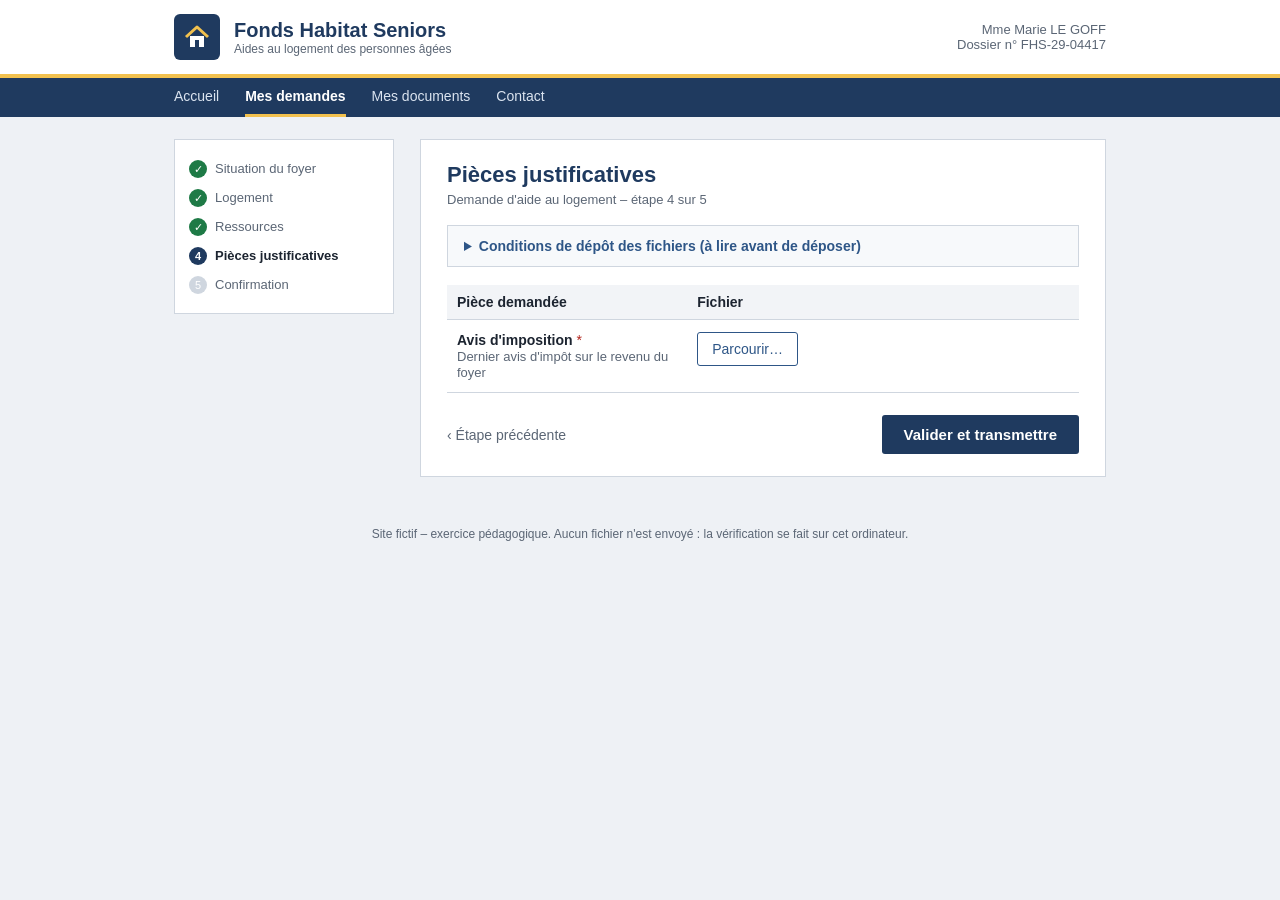
==== depot-justificatifs/ordinateur.html @ ace06927 "Ajoute les simulateurs de dépôt de justificatifs (1ère SAPAT) Séance « Un justificatif qui passe » d" ====
<!DOCTYPE html>
<html lang="fr">
<head>
<meta charset="utf-8">
<meta name="viewport" content="width=device-width, initial-scale=1">
<meta name="robots" content="noindex, nofollow">
<title>Fonds Habitat Seniors – Dépôt de pièces</title>
<style>
  :root { --marine: #1f3a5f; --marine-clair: #2e5687; --fond: #eef1f5; --encre: #1c2430; --gris: #5b6675;
          --ligne: #cfd6df; --ok: #1e7a46; --ko: #b3261e; --jaune: #f2c14e; }
  * { box-sizing: border-box; }
  body { margin: 0; font-family: "Segoe UI", Tahoma, Arial, sans-serif; background: var(--fond); color: var(--encre); font-size: 15px; }
  .haut { background: #fff; border-bottom: 4px solid var(--jaune); }
  .haut .in { max-width: 980px; margin: 0 auto; padding: 14px 24px; display: flex; align-items: center; gap: 14px; }
  .logo { width: 46px; height: 46px; background: var(--marine); border-radius: 6px; display: flex; align-items: center; justify-content: center; }
  .marque { font-size: 20px; font-weight: 700; color: var(--marine); }
  .sous { font-size: 12px; color: var(--gris); }
  .compte { margin-left: auto; font-size: 13px; color: var(--gris); text-align: right; }
  nav { background: var(--marine); }
  nav .in { max-width: 980px; margin: 0 auto; padding: 0 24px; display: flex; gap: 26px; font-size: 14px; }
  nav span { color: #dbe4f0; padding: 10px 0; }
  nav span.actif { color: #fff; border-bottom: 3px solid var(--jaune); font-weight: 600; }
  .page { max-width: 980px; margin: 0 auto; padding: 22px 24px 40px; display: grid; grid-template-columns: 220px 1fr; gap: 26px; }
  .etapes { background: #fff; border: 1px solid var(--ligne); padding: 14px; font-size: 13px; align-self: start; }
  .etapes div { padding: 7px 0 7px 26px; position: relative; color: var(--gris); }
  .etapes div::before { content: attr(data-n); position: absolute; left: 0; top: 6px; width: 18px; height: 18px; border-radius: 50%;
                        background: var(--ligne); color: #fff; font-size: 11px; text-align: center; line-height: 18px; }
  .etapes .fait::before { background: var(--ok); content: "✓"; }
  .etapes .cours { color: var(--encre); font-weight: 600; }
  .etapes .cours::before { background: var(--marine); }
  .carte { background: #fff; border: 1px solid var(--ligne); padding: 22px 26px; }
  h1 { font-size: 22px; margin: 0 0 4px; color: var(--marine); }
  .ref { font-size: 13px; color: var(--gris); margin-bottom: 18px; }
  .regles { border: 1px solid var(--ligne); background: #f7f9fb; padding: 12px 16px; font-size: 14px; margin-bottom: 18px; }
  .regles summary { cursor: pointer; font-weight: 600; color: var(--marine-clair); }
  .regles ul { margin: 10px 0 2px; padding-left: 20px; line-height: 1.6; }
  code { background: #e6ebf1; padding: 1px 5px; border-radius: 3px; font-size: 14px; }
  table { width: 100%; border-collapse: collapse; font-size: 14px; }
  th { text-align: left; background: #f2f4f7; padding: 9px 10px; border-bottom: 1px solid var(--ligne); font-weight: 600; }
  td { padding: 12px 10px; border-bottom: 1px solid var(--ligne); vertical-align: top; }
  .btn { display: inline-block; padding: 8px 14px; border: 1px solid var(--marine-clair); color: var(--marine-clair); background: #fff;
         font-size: 14px; cursor: pointer; border-radius: 3px; }
  .btn input { display: none; }
  .msg { margin-top: 8px; font-size: 13.5px; display: none; padding: 7px 9px; border-left: 3px solid; }
  .msg.ko { display: block; color: var(--ko); background: #fdf0ef; border-color: var(--ko); }
  .msg.ok { display: block; color: var(--ok); background: #eaf5ee; border-color: var(--ok); }
  .msg .fic { color: var(--encre); font-family: Consolas, monospace; font-size: 13px; word-break: break-all; }
  .actions { margin-top: 22px; display: flex; justify-content: space-between; align-items: center; }
  .principal { background: var(--marine); color: #fff; border: 0; padding: 11px 22px; font-size: 15px; font-weight: 600; cursor: pointer; border-radius: 3px; }
  .principal:hover { background: var(--marine-clair); }
  .secondaire { color: var(--gris); font-size: 14px; }
  .erreur-globale { color: var(--ko); margin-top: 12px; display: none; font-size: 14px; }
  .succes { display: none; }
  .succes .titre { display: flex; align-items: center; gap: 12px; color: var(--ok); }
  .succes .titre h1 { color: var(--ok); }
  .recap { margin: 16px 0; border: 1px solid var(--ligne); padding: 12px 16px; background: #f7f9fb; font-size: 14px; line-height: 1.7; }
  .recap a { color: var(--marine-clair); font-weight: 600; }
  .lien-bas { background: none; border: 0; color: var(--marine-clair); text-decoration: underline; cursor: pointer; font-size: 14px; padding: 0; }
  footer { text-align: center; font-size: 12px; color: var(--gris); padding: 10px 20px 30px; }
  .mobile { display: none; max-width: 520px; margin: 40px auto; background: #fff; border: 1px solid var(--ligne); padding: 26px; text-align: center; }
  .mobile h1 { font-size: 19px; }
  body.sur-mobile .page { display: none; }
  body.sur-mobile .mobile { display: block; }
</style>
</head>
<body>
<div class="haut"><div class="in">
  <div class="logo"><svg width="30" height="30" viewBox="0 0 30 30" aria-hidden="true"><path d="M4 15 15 5l11 10" stroke="#f2c14e" stroke-width="3" fill="none" stroke-linejoin="round"/><rect x="8" y="14" width="14" height="11" fill="#fff"/><rect x="13" y="18" width="4" height="7" fill="#1f3a5f"/></svg></div>
  <div><div class="marque">Fonds Habitat Seniors</div><div class="sous">Aides au logement des personnes âgées</div></div>
  <div class="compte">Mme Marie LE GOFF<br>Dossier n° FHS-29-04417</div>
</div></div>
<nav><div class="in"><span>Accueil</span><span class="actif">Mes demandes</span><span>Mes documents</span><span>Contact</span></div></nav>

<div class="mobile">
  <h1>Cette démarche n'est disponible que sur ordinateur.</h1>
  <p>Merci de vous connecter depuis un ordinateur pour déposer vos pièces justificatives.</p>
</div>

<div class="page">
  <div class="etapes">
    <div class="fait" data-n="1">Situation du foyer</div>
    <div class="fait" data-n="2">Logement</div>
    <div class="fait" data-n="3">Ressources</div>
    <div class="cours" data-n="4">Pièces justificatives</div>
    <div data-n="5">Confirmation</div>
  </div>

  <div>
    <div class="carte" id="formulaire">
      <h1>Pièces justificatives</h1>
      <div class="ref">Demande d'aide au logement – étape 4 sur 5</div>

      <details class="regles" id="regles">
        <summary>Conditions de dépôt des fichiers (à lire avant de déposer)</summary>
        <ul>
          <li>Format accepté : <strong>PDF uniquement</strong>.</li>
          <li>Taille maximale : <strong>2 Mo</strong>.</li>
          <li>Le document doit comporter <strong>toutes ses pages</strong> dans un seul fichier.</li>
          <li>Le fichier doit être nommé ainsi : <code>NOM_avis-imposition.pdf</code><br>
              nom de famille en MAJUSCULES, sans espace ni accent. Exemple : <code>DUPONT_avis-imposition.pdf</code></li>
        </ul>
      </details>

      <table>
        <thead><tr><th style="width:38%">Pièce demandée</th><th>Fichier</th></tr></thead>
        <tbody>
          <tr>
            <td><strong>Avis d'imposition</strong> <span style="color:var(--ko)">*</span><br><span style="color:var(--gris);font-size:13px">Dernier avis d'impôt sur le revenu du foyer</span></td>
            <td>
              <label class="btn"><input type="file" id="fichier">Parcourir…</label>
              <div class="msg" id="msg"></div>
            </td>
          </tr>
        </tbody>
      </table>

      <div class="actions">
        <span class="secondaire">‹ Étape précédente</span>
        <button class="principal" id="valider">Valider et transmettre</button>
      </div>
      <div class="erreur-globale" id="erreurGlobale">Veuillez déposer un fichier conforme avant de valider.</div>
    </div>

    <div class="carte succes" id="succes">
      <div class="titre">
        <svg width="42" height="42" viewBox="0 0 24 24"><circle cx="12" cy="12" r="11" fill="#1e7a46"/><path d="M6.5 12.5l3.5 3.5 7.5-8" stroke="#fff" stroke-width="2.4" fill="none" stroke-linecap="round" stroke-linejoin="round"/></svg>
        <h1>Pièce transmise</h1>
      </div>
      <p>Votre avis d'imposition a bien été ajouté au dossier n° FHS-29-04417 le <span id="date"></span>.</p>
      <div class="recap" id="recap"></div>
      <p style="font-size:14px">Votre dossier est complet. Il sera étudié par nos services.</p>
      <button class="lien-bas" id="recommencer">Recommencer l'exercice</button>
    </div>
  </div>
</div>

<footer>Site fictif – exercice pédagogique. Aucun fichier n'est envoyé : la vérification se fait sur cet ordinateur.</footer>

<script>
/* Noyau commun des simulateurs de dépôt — tout se passe dans le navigateur, rien n'est envoyé. */
const Depot = (() => {
  function latin1(bytes) {
    let s = '';
    const CH = 0x8000;
    for (let i = 0; i < bytes.length; i += CH) {
      s += String.fromCharCode.apply(null, bytes.subarray(i, i + CH));
    }
    return s;
  }

  // Format réel d'après le contenu (pas d'après l'extension)
  function detecterFormat(b) {
    const head = latin1(b.subarray(0, 1024));
    if (head.indexOf('%PDF-') !== -1) return 'pdf';
    if (b[0] === 0xFF && b[1] === 0xD8) return 'jpg';
    if (b[0] === 0x89 && b[1] === 0x50 && b[2] === 0x4E && b[3] === 0x47) return 'png';
    const ftyp = latin1(b.subarray(4, 12));
    if (/^ftyp(heic|heix|hevc|mif1|msf1|heim|heis)/.test(ftyp)) return 'heic';
    if (/^ftyp/.test(ftyp)) return 'video';
    if (b[0] === 0x50 && b[1] === 0x4B) return 'office';
    if (latin1(b.subarray(0, 4)) === 'RIFF') return 'webp';
    return 'inconnu';
  }

  async function inflate(bytes) {
    if (typeof DecompressionStream === 'undefined') return null;
    try {
      const ds = new DecompressionStream('deflate');
      const out = await new Response(new Blob([bytes]).stream().pipeThrough(ds)).arrayBuffer();
      return latin1(new Uint8Array(out));
    } catch (e) { return null; }
  }

  function compterDans(txt) {
    // 1) /Count de l'arbre des pages (le plus grand = la racine)
    let max = 0;
    const re = /\/Type\s*\/Pages(?![A-Za-z])/g;
    let m;
    while ((m = re.exec(txt))) {
      const fen = txt.slice(Math.max(0, m.index - 400), m.index + 400);
      const c = fen.match(/\/Count\s+(\d+)/g);
      if (c) c.forEach(x => { const n = parseInt(x.replace(/\D/g, ''), 10); if (n > max && n < 10000) max = n; });
    }
    if (max > 0) return max;
    // 2) sinon, on compte les objets /Type /Page
    const p = txt.match(/\/Type\s*\/Page(?![A-Za-z])/g);
    return p ? p.length : 0;
  }

  // Nombre de pages d'un PDF, ou null si indéterminable
  async function compterPages(b) {
    const txt = latin1(b);
    let n = compterDans(txt);
    if (n > 0) return n;
    // PDF à flux d'objets compressés : on décompresse les /ObjStm
    const re = /\/Type\s*\/ObjStm/g;
    let m, total = '';
    while ((m = re.exec(txt))) {
      const s = txt.indexOf('stream', m.index);
      if (s < 0) continue;
      let start = s + 6;
      if (txt[start] === '\r') start++;
      if (txt[start] === '\n') start++;
      const e = txt.indexOf('endstream', start);
      if (e < 0) continue;
      const dec = await inflate(b.subarray(start, e));
      if (dec) total += dec + '\n';
    }
    n = compterDans(total);
    return n > 0 ? n : null;
  }

  async function analyser(file) {
    const b = new Uint8Array(await file.arrayBuffer());
    const format = detecterFormat(b);
    const info = { nom: file.name, taille: file.size, format, pages: null, chiffre: false };
    if (format === 'pdf') {
      const head = latin1(b.subarray(0, Math.min(b.length, 200000)));
      info.chiffre = /\/Encrypt\s/.test(latin1(b));
      info.pages = await compterPages(b);
      if (!/%%EOF/.test(latin1(b.subarray(Math.max(0, b.length - 2048))))) info.tronque = true;
    }
    return info;
  }

  function mo(octets) {
    const v = octets / (1024 * 1024);
    if (v < 0.1) return Math.max(1, Math.round(octets / 1024)) + ' Ko';
    return v.toFixed(1).replace('.', ',') + ' Mo';
  }

  function maintenant() {
    const d = new Date();
    const p = n => String(n).padStart(2, '0');
    return `${p(d.getDate())}/${p(d.getMonth() + 1)}/${d.getFullYear()} à ${p(d.getHours())}h${p(d.getMinutes())}`;
  }

  return { analyser, mo, maintenant };
})();

const MAX = 2 * 1024 * 1024;
const ATTENDU = 'LEGOFF_avis-imposition.pdf';
if (/Android|iPhone|iPad|iPod|Mobile/i.test(navigator.userAgent) && !/[?&]mobile=ok/.test(location.search)) {
  document.body.classList.add('sur-mobile');
}

function verifierNom(nom) {
  if (/\.pdf\.pdf$/i.test(nom) || /\.(pdf|jpg|jpeg|png|heic)\.[a-z0-9]{2,4}$/i.test(nom))
    return "Nom de fichier non conforme : extension en double.";
  if (/\s/.test(nom)) return "Nom de fichier non conforme : il contient des espaces.";
  if (/[^\x00-\x7F]/.test(nom)) return "Nom de fichier non conforme : il contient des accents ou des caractères spéciaux.";
  if (nom === ATTENDU) return null;
  if (nom.toLowerCase() === ATTENDU.toLowerCase()) return "Nom de fichier non conforme : le nom de famille doit être en MAJUSCULES.";
  return "Nom de fichier non conforme.";
}

let valide = null;
const input = document.getElementById('fichier');
const msg = document.getElementById('msg');
input.addEventListener('change', async () => {
  const f = input.files[0];
  if (!f) return;
  msg.className = 'msg ok'; msg.textContent = 'Vérification…';
  const info = await Depot.analyser(f);
  let err = null;
  if (info.format !== 'pdf') err = "Format non accepté.";
  else if (info.taille > MAX) err = `Fichier trop volumineux (${Depot.mo(info.taille)}). Taille maximale : 2 Mo.`;
  else if (info.chiffre) err = "Fichier protégé : non accepté.";
  else if (info.tronque) err = "Fichier illisible.";
  else if (info.pages !== null && info.pages < 2) err = "Document incomplet : toutes les pages sont demandées.";
  else err = verifierNom(info.nom);
  const fic = `<div class="fic">${escapeHtml(info.nom)} (${Depot.mo(info.taille)})</div>`;
  if (err) {
    valide = null;
    msg.className = 'msg ko';
    msg.innerHTML = `${err} Consultez les <a href="#" id="voirRegles">conditions de dépôt</a>.${fic}`;
    document.getElementById('voirRegles').onclick = e => { e.preventDefault(); const r = document.getElementById('regles'); r.open = true; r.scrollIntoView({ behavior: 'smooth' }); };
  } else {
    valide = { info, file: f };
    msg.className = 'msg ok';
    msg.innerHTML = `Fichier conforme.${fic}`;
  }
  input.value = '';
  document.getElementById('erreurGlobale').style.display = 'none';
});

function escapeHtml(s) { return s.replace(/[&<>"]/g, c => ({ '&': '&amp;', '<': '&lt;', '>': '&gt;', '"': '&quot;' }[c])); }

document.getElementById('valider').onclick = () => {
  if (!valide) { document.getElementById('erreurGlobale').style.display = 'block'; return; }
  const url = URL.createObjectURL(valide.file);
  const pages = valide.info.pages ? `${valide.info.pages} pages` : 'pages non vérifiées';
  document.getElementById('recap').innerHTML =
    `<strong>Avis d'imposition</strong><br>${escapeHtml(valide.info.nom)} – ${Depot.mo(valide.info.taille)} – ${pages}<br><a href="${url}" target="_blank" rel="noopener">Voir le document</a>`;
  document.getElementById('date').textContent = Depot.maintenant();
  document.getElementById('formulaire').style.display = 'none';
  document.getElementById('succes').style.display = 'block';
};
document.getElementById('recommencer').onclick = () => location.reload();
</script>
</body>
</html>
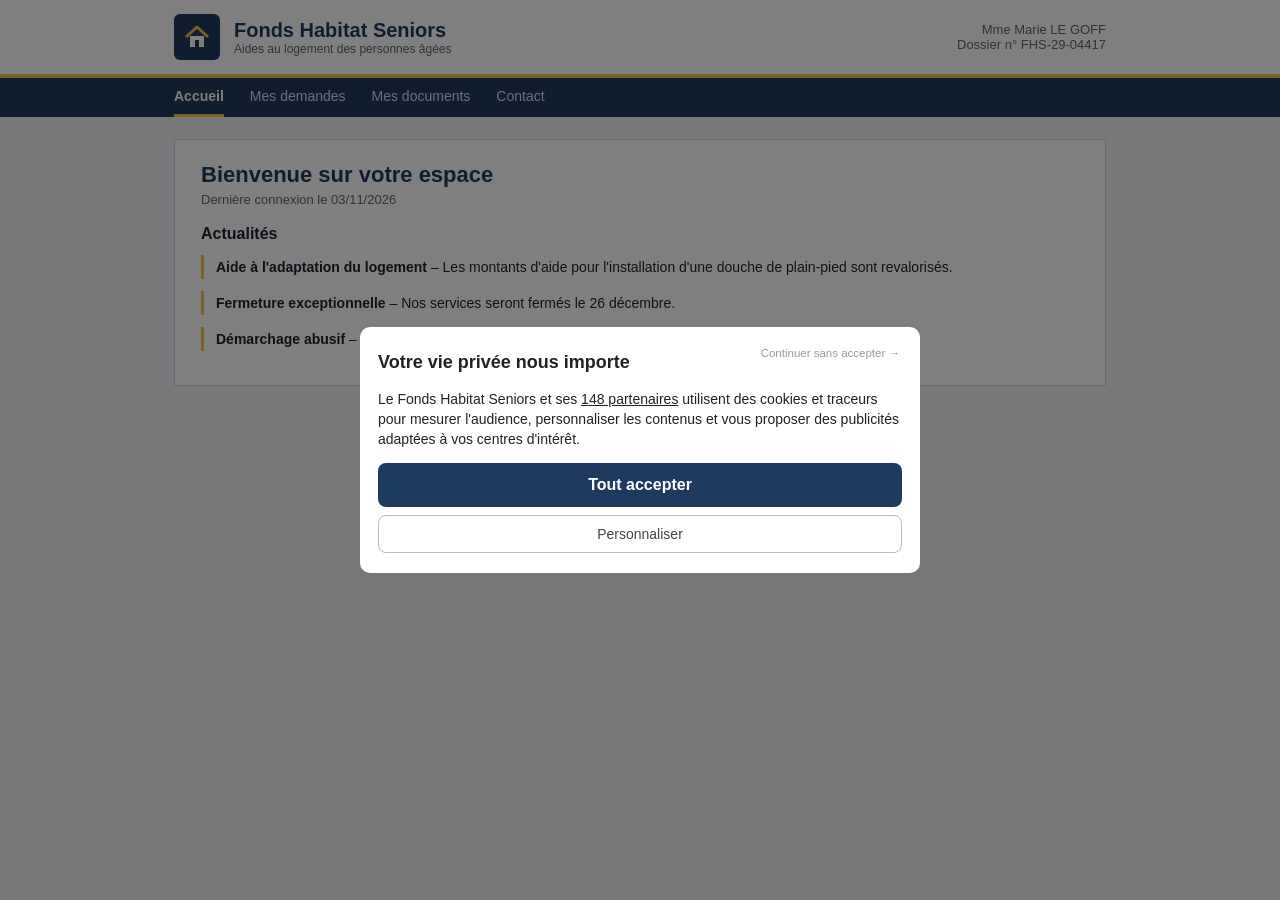
==== commit 45c22f72: "Ajoute des pièges « de terrain » aux deux simulateurs - Bandeau cookies, dépôt enfoui dans l'espace " ====
--- a/depot-justificatifs/ordinateur.html
+++ b/depot-justificatifs/ordinateur.html
@@ -7,7 +7,8 @@
 <title>Fonds Habitat Seniors – Dépôt de pièces</title>
 <style>
   :root { --marine: #1f3a5f; --marine-clair: #2e5687; --fond: #eef1f5; --encre: #1c2430; --gris: #5b6675;
-          --ligne: #cfd6df; --ok: #1e7a46; --ko: #b3261e; --jaune: #f2c14e; }
+          --ligne: #cfd6df; --ok: #1e7a46; --ko: #b3261e; --jaune: #f2c14e;
+          --accent: var(--marine); --accent-fonce: var(--marine); }
   * { box-sizing: border-box; }
   body { margin: 0; font-family: "Segoe UI", Tahoma, Arial, sans-serif; background: var(--fond); color: var(--encre); font-size: 15px; }
   .haut { background: #fff; border-bottom: 4px solid var(--jaune); }
@@ -18,8 +19,18 @@
   .compte { margin-left: auto; font-size: 13px; color: var(--gris); text-align: right; }
   nav { background: var(--marine); }
   nav .in { max-width: 980px; margin: 0 auto; padding: 0 24px; display: flex; gap: 26px; font-size: 14px; }
-  nav span { color: #dbe4f0; padding: 10px 0; }
-  nav span.actif { color: #fff; border-bottom: 3px solid var(--jaune); font-weight: 600; }
+  nav a { color: #dbe4f0; padding: 10px 0; text-decoration: none; border-bottom: 3px solid transparent; }
+  nav a:hover { color: #fff; }
+  nav a.actif { color: #fff; border-bottom-color: var(--jaune); font-weight: 600; }
+  .simple { max-width: 980px; margin: 0 auto; padding: 22px 24px 40px; }
+  .simple .carte { margin-bottom: 16px; }
+  .actu { border-left: 3px solid var(--jaune); padding: 4px 12px; margin: 12px 0; font-size: 14px; }
+  .statut-ko { color: var(--ko); font-weight: 600; }
+  .alerte { background: #fdf0ef; border: 1px solid var(--ko); border-left-width: 5px; color: var(--ko); padding: 10px 14px; margin-bottom: 16px; font-size: 14px; }
+  .alerte a { color: var(--ko); font-weight: 600; }
+  .alerte .fic { color: var(--encre); font-family: Consolas, monospace; font-size: 13px; word-break: break-all; margin-top: 3px; }
+  .certif { display: flex; gap: 10px; align-items: flex-start; font-size: 14px; margin: 16px 0 4px; }
+  .certif input { width: 18px; height: 18px; flex: none; margin-top: 1px; }
   .page { max-width: 980px; margin: 0 auto; padding: 22px 24px 40px; display: grid; grid-template-columns: 220px 1fr; gap: 26px; }
   .etapes { background: #fff; border: 1px solid var(--ligne); padding: 14px; font-size: 13px; align-self: start; }
   .etapes div { padding: 7px 0 7px 26px; position: relative; color: var(--gris); }
@@ -48,9 +59,8 @@
   .actions { margin-top: 22px; display: flex; justify-content: space-between; align-items: center; }
   .principal { background: var(--marine); color: #fff; border: 0; padding: 11px 22px; font-size: 15px; font-weight: 600; cursor: pointer; border-radius: 3px; }
   .principal:hover { background: var(--marine-clair); }
+  .principal.petit { padding: 7px 14px; font-size: 14px; }
   .secondaire { color: var(--gris); font-size: 14px; }
-  .erreur-globale { color: var(--ko); margin-top: 12px; display: none; font-size: 14px; }
-  .succes { display: none; }
   .succes .titre { display: flex; align-items: center; gap: 12px; color: var(--ok); }
   .succes .titre h1 { color: var(--ok); }
   .recap { margin: 16px 0; border: 1px solid var(--ligne); padding: 12px 16px; background: #f7f9fb; font-size: 14px; line-height: 1.7; }
@@ -59,8 +69,37 @@
   footer { text-align: center; font-size: 12px; color: var(--gris); padding: 10px 20px 30px; }
   .mobile { display: none; max-width: 520px; margin: 40px auto; background: #fff; border: 1px solid var(--ligne); padding: 26px; text-align: center; }
   .mobile h1 { font-size: 19px; }
-  body.sur-mobile .page { display: none; }
+  body.sur-mobile .vue { display: none !important; }
   body.sur-mobile .mobile { display: block; }
+  /* Pièges communs (src/pieges.css) – couleurs prises dans --accent et --accent-fonce de chaque site */
+  [hidden] { display: none !important; }
+  .pg-fond { position: fixed; inset: 0; background: rgba(0,0,0,.5); z-index: 50; display: flex; align-items: flex-end; justify-content: center; }
+  .pg-boite { background: #fff; color: #222; width: 100%; max-width: 560px; padding: 18px 18px 20px; border-radius: 14px 14px 0 0;
+              font-size: 14px; line-height: 1.45; position: relative; max-height: 92vh; overflow: auto; }
+  @media (min-width: 700px) { .pg-fond { align-items: center; } .pg-boite { border-radius: 10px; } }
+  .pg-boite h2 { font-size: 18px; margin: 4px 0 8px; }
+  .pg-tout { display: block; width: 100%; padding: 13px; margin-top: 12px; border: 0; border-radius: 8px; background: var(--accent);
+             color: #fff; font-size: 16px; font-weight: 700; cursor: pointer; }
+  .pg-second { display: block; width: 100%; padding: 10px; margin-top: 8px; border: 1px solid #bbb; border-radius: 8px; background: #fff;
+               color: #444; font-size: 14px; cursor: pointer; }
+  .pg-sans { background: none; border: 0; padding: 2px; color: #999; font-size: 11.5px; cursor: pointer; float: right; }
+  .pg-choix label { display: block; padding: 6px 0; border-bottom: 1px solid #eee; }
+  .pg-petit { font-size: 10.5px; color: #999; }
+  .pg-pub { position: relative; margin: 0 0 14px; padding: 12px 12px 12px 14px; border-radius: 8px; cursor: pointer; font-size: 14px;
+            background: linear-gradient(120deg, #fff3c4, #ffd9e8); border: 1px solid #f0c36a; color: #3a2a00; }
+  .pg-mention { position: absolute; top: 3px; right: 6px; font-size: 9.5px; color: #8a7a55; }
+  .pg-pubbtn { display: inline-block; margin-top: 8px; padding: 6px 12px; background: #e8432e; color: #fff; border-radius: 20px; font-weight: 700; font-size: 13px; }
+  .pg-marque { margin-left: 10px; font-size: 12px; font-weight: 700; color: #b0302a; }
+  .pg-fauxhaut { margin: -18px -18px 14px; padding: 12px 18px; background: #e8432e; color: #fff; font-weight: 800; font-size: 18px; border-radius: inherit; }
+  .pg-fauxhaut small { font-weight: 400; font-size: 12px; opacity: .85; }
+  .pg-faux .pg-tout { background: #e8432e; }
+  .pg-stop { color: #b3261e; font-size: 24px !important; }
+  .pg-q { width: 20px; height: 20px; border-radius: 50%; border: 1px solid var(--accent); background: #fff; color: var(--accent-fonce);
+          font-size: 12px; font-weight: 700; line-height: 1; padding: 0; cursor: pointer; vertical-align: 1px; margin-left: 4px; }
+  .pg-rep { display: block; margin: 6px 0 4px; padding: 7px 9px; background: #f4f4f4; border-radius: 6px; font-size: 13px; color: #333; font-weight: 400; }
+  .bilan { font-size: 11.5px; color: #999; margin-top: 14px; }
+  @media (max-width: 699px) { .pg-faux { height: 100%; max-height: 100%; border-radius: 0; } }
+
 </style>
 </head>
 <body>
@@ -69,26 +108,72 @@
   <div><div class="marque">Fonds Habitat Seniors</div><div class="sous">Aides au logement des personnes âgées</div></div>
   <div class="compte">Mme Marie LE GOFF<br>Dossier n° FHS-29-04417</div>
 </div></div>
-<nav><div class="in"><span>Accueil</span><span class="actif">Mes demandes</span><span>Mes documents</span><span>Contact</span></div></nav>
+<nav><div class="in"><a href="#accueil">Accueil</a><a href="#demandes">Mes demandes</a><a href="#documents">Mes documents</a><a href="#contact">Contact</a></div></nav>
 
 <div class="mobile">
   <h1>Cette démarche n'est disponible que sur ordinateur.</h1>
   <p>Merci de vous connecter depuis un ordinateur pour déposer vos pièces justificatives.</p>
 </div>
 
-<div class="page">
-  <div class="etapes">
+<section class="vue simple" id="vue-accueil">
+  <div class="carte">
+    <h1>Bienvenue sur votre espace</h1>
+    <div class="ref">Dernière connexion le 03/11/2026</div>
+    <h2 style="font-size:16px;margin:18px 0 4px">Actualités</h2>
+    <div class="actu"><strong>Aide à l'adaptation du logement</strong> – Les montants d'aide pour l'installation d'une douche de plain-pied sont revalorisés.</div>
+    <div class="actu"><strong>Fermeture exceptionnelle</strong> – Nos services seront fermés le 26 décembre.</div>
+    <div class="actu"><strong>Démarchage abusif</strong> – Le Fonds Habitat Seniors ne mandate aucune entreprise pour des travaux à domicile.</div>
+  </div>
+</section>
+
+<section class="vue simple" id="vue-demandes" hidden>
+  <div class="carte">
+    <h1>Mes demandes</h1>
+    <div class="ref">Suivez l'avancement de vos demandes.</div>
+    <table>
+      <thead><tr><th>Demande</th><th>N° de dossier</th><th>Date</th><th>Statut</th><th></th></tr></thead>
+      <tbody>
+        <tr><td>Aide à l'adaptation du logement</td><td>FHS-29-04417</td><td>03/11/2026</td><td class="statut-ko">Incomplète</td>
+            <td><a class="principal petit" href="#depot" style="text-decoration:none">Reprendre</a></td></tr>
+        <tr><td>Aide au chauffage 2025</td><td>FHS-29-02871</td><td>14/10/2025</td><td>Clôturée</td><td></td></tr>
+      </tbody>
+    </table>
+  </div>
+</section>
+
+<section class="vue simple" id="vue-documents" hidden>
+  <div class="carte">
+    <h1>Mes documents</h1>
+    <p>Aucun document disponible.</p>
+    <p style="color:var(--gris);font-size:14px">Les pièces justificatives se déposent depuis la demande concernée.</p>
+  </div>
+</section>
+
+<section class="vue simple" id="vue-contact" hidden>
+  <div class="carte">
+    <h1>Contact</h1>
+    <p>Pour toute question sur votre dossier, munissez-vous de votre numéro de dossier et contactez votre conseiller,
+    du lundi au vendredi de 9 h à 12 h.</p>
+  </div>
+</section>
+
+<section class="vue page" id="vue-depot" hidden>
+  <div>
+  <div class="etapes" id="etapes">
     <div class="fait" data-n="1">Situation du foyer</div>
     <div class="fait" data-n="2">Logement</div>
     <div class="fait" data-n="3">Ressources</div>
     <div class="cours" data-n="4">Pièces justificatives</div>
     <div data-n="5">Confirmation</div>
   </div>
+  <div id="emplPub" style="margin-top:16px"></div>
+  </div>
 
   <div>
     <div class="carte" id="formulaire">
       <h1>Pièces justificatives</h1>
       <div class="ref">Demande d'aide au logement – étape 4 sur 5</div>
+      <div class="alerte" id="alerte" hidden></div>
 
       <details class="regles" id="regles">
         <summary>Conditions de dépôt des fichiers (à lire avant de déposer)</summary>
@@ -97,7 +182,8 @@
           <li>Taille maximale : <strong>2 Mo</strong>.</li>
           <li>Le document doit comporter <strong>toutes ses pages</strong> dans un seul fichier.</li>
           <li>Le fichier doit être nommé ainsi : <code>NOM_avis-imposition.pdf</code><br>
-              nom de famille en MAJUSCULES, sans espace ni accent. Exemple : <code>DUPONT_avis-imposition.pdf</code></li>
+              NOM : nom de famille de la personne concernée par la demande, en MAJUSCULES, sans espace ni accent.
+              Exemple : <code>DUPONT_avis-imposition.pdf</code></li>
         </ul>
       </details>
 
@@ -105,34 +191,59 @@
         <thead><tr><th style="width:38%">Pièce demandée</th><th>Fichier</th></tr></thead>
         <tbody>
           <tr>
-            <td><strong>Avis d'imposition</strong> <span style="color:var(--ko)">*</span><br><span style="color:var(--gris);font-size:13px">Dernier avis d'impôt sur le revenu du foyer</span></td>
+            <td><strong>Justificatif de ressources N-1</strong> <span style="color:var(--ko)">*</span>
+              <button class="pg-q" data-rep="q_res" aria-label="Aide">?</button><br>
+              <span style="color:var(--gris);font-size:13px">Document fiscal intégral du foyer.</span>
+              <span class="pg-rep" id="q_res" hidden>Les « ressources », ce sont les revenus ; « N-1 », l'année précédente.
+              Il s'agit du dernier avis d'impôt sur le revenu, avec toutes ses pages.</span></td>
             <td>
               <label class="btn"><input type="file" id="fichier">Parcourir…</label>
               <div class="msg" id="msg"></div>
             </td>
           </tr>
+          <tr>
+            <td><strong>Autre document</strong> (facultatif)<br><span style="color:var(--gris);font-size:13px">Tout document utile à l'étude de votre demande.</span></td>
+            <td>
+              <label class="btn"><input type="file" id="autre">Parcourir…</label>
+              <div class="msg" id="msgAutre"></div>
+            </td>
+          </tr>
         </tbody>
       </table>
 
       <div class="actions">
         <span class="secondaire">‹ Étape précédente</span>
-        <button class="principal" id="valider">Valider et transmettre</button>
+        <button class="principal" id="valider">Continuer</button>
       </div>
-      <div class="erreur-globale" id="erreurGlobale">Veuillez déposer un fichier conforme avant de valider.</div>
     </div>
 
-    <div class="carte succes" id="succes">
+    <div class="carte" id="confirmation" hidden>
+      <h1>Confirmation</h1>
+      <div class="ref">Demande d'aide au logement – étape 5 sur 5</div>
+      <div class="alerte" id="alerteCertif" hidden>Vous devez certifier l'exactitude des informations pour transmettre votre demande.</div>
+      <p>Vérifiez les pièces avant de transmettre votre demande.</p>
+      <div class="recap" id="recapAvant"></div>
+      <label class="certif"><input type="checkbox" id="certif">
+        <span>Je certifie sur l'honneur l'exactitude des informations et des pièces transmises.</span></label>
+      <div class="actions">
+        <button class="lien-bas" id="retour">‹ Modifier les pièces</button>
+        <button class="principal" id="transmettre">Transmettre ma demande</button>
+      </div>
+    </div>
+
+    <div class="carte" id="succes" hidden>
       <div class="titre">
         <svg width="42" height="42" viewBox="0 0 24 24"><circle cx="12" cy="12" r="11" fill="#1e7a46"/><path d="M6.5 12.5l3.5 3.5 7.5-8" stroke="#fff" stroke-width="2.4" fill="none" stroke-linecap="round" stroke-linejoin="round"/></svg>
-        <h1>Pièce transmise</h1>
+        <h1>Demande transmise</h1>
       </div>
-      <p>Votre avis d'imposition a bien été ajouté au dossier n° FHS-29-04417 le <span id="date"></span>.</p>
+      <p>Votre demande a bien été transmise. Les pièces ont été ajoutées au dossier n° FHS-29-04417 le <span id="date"></span>.</p>
       <div class="recap" id="recap"></div>
       <p style="font-size:14px">Votre dossier est complet. Il sera étudié par nos services.</p>
+      <div class="bilan" id="bilan"></div>
       <button class="lien-bas" id="recommencer">Recommencer l'exercice</button>
     </div>
   </div>
-</div>
+</section>
 
 <footer>Site fictif – exercice pédagogique. Aucun fichier n'est envoyé : la vérification se fait sur cet ordinateur.</footer>
 
@@ -238,6 +349,98 @@
   return { analyser, mo, maintenant };
 })();
 
+/* Pièges « de terrain » communs aux deux simulateurs : cookies, fausse publicité, aides « ? », navigation.
+   Rien n'est envoyé : tout reste dans la page. Le bilan (choix cookies, clic sur la pub) s'affiche
+   sur l'écran final pour que le professeur en parle avec l'élève. */
+const Pieges = (() => {
+  const bilan = { cookies: 'aucun choix', pub: 'non cliquée' };
+  const el = h => { const d = document.createElement('div'); d.innerHTML = h.trim(); return d.firstChild; };
+
+  function cookies(site) {
+    const m = el(`<div class="pg-fond"><div class="pg-boite pg-cookies" role="dialog">
+      <button class="pg-sans" data-r="refusés">Continuer sans accepter →</button>
+      <h2>Votre vie privée nous importe</h2>
+      <p>${site} et ses <u>148 partenaires</u> utilisent des cookies et traceurs pour mesurer l'audience,
+      personnaliser les contenus et vous proposer des publicités adaptées à vos centres d'intérêt.</p>
+      <div class="pg-choix" hidden>
+        <label><input type="checkbox" checked> Mesure d'audience</label>
+        <label><input type="checkbox" checked> Publicité personnalisée</label>
+        <label><input type="checkbox" checked> Partage avec les réseaux sociaux</label>
+        <button class="pg-second" data-r="perso">Enregistrer mes choix</button>
+      </div>
+      <button class="pg-tout" data-r="tout accepté">Tout accepter</button>
+      <button class="pg-second pg-perso">Personnaliser</button>
+    </div></div>`);
+    m.onclick = e => {
+      const b = e.target.closest('button');
+      if (!b) return;
+      if (b.classList.contains('pg-perso')) { m.querySelector('.pg-choix').hidden = false; b.hidden = true; return; }
+      let r = b.dataset.r;
+      if (r === 'perso') { const n = m.querySelectorAll('input:checked').length; r = n ? `${n} sur 3 acceptés` : 'refusés'; }
+      bilan.cookies = r; m.remove();
+    };
+    document.body.appendChild(m);
+  }
+
+  function pub(cible, site) {
+    const p = el(`<div class="pg-pub" role="button"><span class="pg-mention">Annonce</span>
+      <strong>Fichier refusé ?</strong> Convertissez et compressez vos documents en PDF conforme en 1 clic.
+      <span class="pg-pubbtn">Convertir gratuitement</span><span class="pg-marque">PdfMagik</span></div>`);
+    p.onclick = () => {
+      bilan.pub = 'ouverte puis fermée';
+      const f = el(`<div class="pg-fond"><div class="pg-boite pg-faux">
+        <div class="pg-fauxhaut">PdfMagik <small>convertisseur gratuit</small></div>
+        <h2>Tous vos fichiers en PDF</h2>
+        <p>JPG, HEIC, PNG, Word → PDF. Rapide, gratuit, sans inscription.</p>
+        <button class="pg-tout pg-dep">Déposer mes fichiers</button>
+        <p class="pg-petit">En utilisant ce service, vous acceptez nos conditions générales, dont la conservation
+        de vos fichiers et leur transmission à nos partenaires.</p>
+        <button class="pg-sans pg-ret">‹ Retour</button></div></div>`);
+      f.onclick = e => {
+        if (e.target.closest('.pg-ret')) f.remove();
+        if (e.target.closest('.pg-dep')) {
+          bilan.pub = 'fichiers presque envoyés';
+          f.firstChild.innerHTML = `<h2 class="pg-stop">Stop !</h2>
+            <p>Vous alliez confier les papiers de Mme Le Goff (avis d'imposition, carte d'identité…) à une société inconnue.</p>
+            <p>Ce site était une <strong>publicité</strong> : il n'a rien à voir avec ${site}. Les petites lignes
+            disaient qu'il conserve vos fichiers et les transmet à des partenaires.</p>
+            <p><strong>Une démarche se fait sur le site de l'organisme, et nulle part ailleurs.</strong></p>
+            <p class="pg-petit">(Exercice : rien n'a été envoyé.)</p>
+            <button class="pg-tout pg-ret">Revenir à ma démarche</button>`;
+        }
+      };
+      document.body.appendChild(f);
+    };
+    cible.appendChild(p);
+  }
+
+  // Bouton « ? » : <button class="pg-q" data-rep="id">?</button> ouvre/ferme l'élément id
+  document.addEventListener('click', e => {
+    const q = e.target.closest('.pg-q');
+    if (!q) return;
+    e.preventDefault();
+    const r = document.getElementById(q.dataset.rep);
+    r.hidden = !r.hidden;
+  });
+
+  // Navigation par rubriques : <section class="vue" id="vue-xxx">, lien href="#xxx"
+  function rubriques(defaut, apres) {
+    const montrer = () => {
+      const h = location.hash.slice(1);
+      const v = document.getElementById('vue-' + h) ? h : defaut;
+      document.querySelectorAll('.vue').forEach(s => { s.hidden = s.id !== 'vue-' + v; });
+      window.scrollTo(0, 0);
+      if (apres) apres(v);
+    };
+    addEventListener('hashchange', montrer);
+    montrer();
+  }
+
+  const recommencer = () => location.replace(location.pathname + location.search);
+  const resume = () => `Cookies : ${bilan.cookies} · Publicité : ${bilan.pub}`;
+  return { cookies, pub, rubriques, recommencer, resume };
+})();
+
 const MAX = 2 * 1024 * 1024;
 const ATTENDU = 'LEGOFF_avis-imposition.pdf';
 if (/Android|iPhone|iPad|iPod|Mobile/i.test(navigator.userAgent) && !/[?&]mobile=ok/.test(location.search)) {
@@ -250,53 +453,97 @@
   if (/\s/.test(nom)) return "Nom de fichier non conforme : il contient des espaces.";
   if (/[^\x00-\x7F]/.test(nom)) return "Nom de fichier non conforme : il contient des accents ou des caractères spéciaux.";
   if (nom === ATTENDU) return null;
-  if (nom.toLowerCase() === ATTENDU.toLowerCase()) return "Nom de fichier non conforme : le nom de famille doit être en MAJUSCULES.";
+  // Message « MAJUSCULES » seulement si c'est bien le nom de famille qui est en minuscules
+  // (sinon « .PDF » ou « Avis » déclencheraient un message faux).
+  const suite = ATTENDU.slice(ATTENDU.indexOf('_'));
+  if (nom.toLowerCase() === ATTENDU.toLowerCase() && nom.endsWith(suite))
+    return "Nom de fichier non conforme : le nom de famille doit être en MAJUSCULES.";
   return "Nom de fichier non conforme.";
 }
 
-let valide = null;
-const input = document.getElementById('fichier');
-const msg = document.getElementById('msg');
-input.addEventListener('change', async () => {
-  const f = input.files[0];
-  if (!f) return;
-  msg.className = 'msg ok'; msg.textContent = 'Vérification…';
-  const info = await Depot.analyser(f);
-  let err = null;
-  if (info.format !== 'pdf') err = "Format non accepté.";
-  else if (info.taille > MAX) err = `Fichier trop volumineux (${Depot.mo(info.taille)}). Taille maximale : 2 Mo.`;
-  else if (info.chiffre) err = "Fichier protégé : non accepté.";
-  else if (info.tronque) err = "Fichier illisible.";
-  else if (info.pages !== null && info.pages < 2) err = "Document incomplet : toutes les pages sont demandées.";
-  else err = verifierNom(info.nom);
-  const fic = `<div class="fic">${escapeHtml(info.nom)} (${Depot.mo(info.taille)})</div>`;
-  if (err) {
-    valide = null;
-    msg.className = 'msg ko';
-    msg.innerHTML = `${err} Consultez les <a href="#" id="voirRegles">conditions de dépôt</a>.${fic}`;
-    document.getElementById('voirRegles').onclick = e => { e.preventDefault(); const r = document.getElementById('regles'); r.open = true; r.scrollIntoView({ behavior: 'smooth' }); };
-  } else {
-    valide = { info, file: f };
-    msg.className = 'msg ok';
-    msg.innerHTML = `Fichier conforme.${fic}`;
-  }
-  input.value = '';
-  document.getElementById('erreurGlobale').style.display = 'none';
+let valide = null, autre = null;
+const alerte = document.getElementById('alerte');
+const titre = { fichier: 'Justificatif de ressources N-1', autre: 'Autre document' };
+
+function montrerAlerte(html) {
+  alerte.hidden = false;
+  alerte.innerHTML = html;
+  const l = alerte.querySelector('.voirRegles');
+  if (l) l.onclick = e => { e.preventDefault(); const r = document.getElementById('regles'); r.open = true; r.scrollIntoView({ behavior: 'smooth' }); };
+}
+
+function controle(info, obligatoire) {
+  if (info.format !== 'pdf') return "Format non accepté.";
+  if (info.taille > MAX) return `Fichier trop volumineux (${Depot.mo(info.taille)}). Taille maximale : 2 Mo.`;
+  if (info.chiffre) return "Fichier protégé : non accepté.";
+  if (info.tronque) return "Fichier illisible.";
+  if (!obligatoire) return null;
+  if (info.pages !== null && info.pages < 2) return "Document incomplet : toutes les pages sont demandées.";
+  return verifierNom(info.nom);
+}
+
+[['fichier', 'msg'], ['autre', 'msgAutre']].forEach(([id, idMsg]) => {
+  const input = document.getElementById(id), msg = document.getElementById(idMsg), oblig = id === 'fichier';
+  input.addEventListener('change', async () => {
+    const f = input.files[0];
+    if (!f) return;
+    msg.className = 'msg ok'; msg.textContent = 'Vérification…';
+    const info = await Depot.analyser(f);
+    const err = controle(info, oblig);
+    const fic = `<div class="fic">${escapeHtml(info.nom)} (${Depot.mo(info.taille)})</div>`;
+    if (err) {
+      if (oblig) valide = null; else autre = null;
+      msg.className = 'msg ko';
+      msg.innerHTML = `✖ Fichier refusé.${fic}`;
+      montrerAlerte(`${oblig ? '' : 'Autre document : '}${err} Consultez les <a href="#" class="voirRegles">conditions de dépôt</a>.${fic}`);
+    } else {
+      if (oblig) valide = { info, file: f }; else autre = { info, file: f };
+      msg.className = 'msg ok';
+      msg.innerHTML = `${oblig ? 'Fichier conforme.' : 'Fichier ajouté.'}${fic}`;
+      alerte.hidden = true;
+    }
+    input.value = '';
+  });
 });
 
 function escapeHtml(s) { return s.replace(/[&<>"]/g, c => ({ '&': '&amp;', '<': '&lt;', '>': '&gt;', '"': '&quot;' }[c])); }
+const montrer = id => ['formulaire', 'confirmation', 'succes'].forEach(c => { document.getElementById(c).hidden = c !== id; });
+const deposes = () => [['fichier', valide], ['autre', autre]].filter(x => x[1]);
 
 document.getElementById('valider').onclick = () => {
-  if (!valide) { document.getElementById('erreurGlobale').style.display = 'block'; return; }
-  const url = URL.createObjectURL(valide.file);
-  const pages = valide.info.pages ? `${valide.info.pages} pages` : 'pages non vérifiées';
-  document.getElementById('recap').innerHTML =
-    `<strong>Avis d'imposition</strong><br>${escapeHtml(valide.info.nom)} – ${Depot.mo(valide.info.taille)} – ${pages}<br><a href="${url}" target="_blank" rel="noopener">Voir le document</a>`;
+  if (!valide) { montrerAlerte("Pièce obligatoire manquante ou non conforme : justificatif de ressources N-1."); return; }
+  document.getElementById('recapAvant').innerHTML = deposes().map(([k, v]) => `<strong>${titre[k]}</strong> : ${escapeHtml(v.info.nom)}`).join('<br>');
+  const e = document.getElementById('etapes').children;
+  e[3].className = 'fait'; e[4].className = 'cours';
+  montrer('confirmation');
+};
+document.getElementById('retour').onclick = () => {
+  const e = document.getElementById('etapes').children;
+  e[3].className = 'cours'; e[4].className = '';
+  montrer('formulaire');
+};
+document.getElementById('certif').onchange = () => { document.getElementById('alerteCertif').hidden = true; };
+document.getElementById('transmettre').onclick = () => {
+  if (!document.getElementById('certif').checked) { document.getElementById('alerteCertif').hidden = false; return; }
+  document.getElementById('recap').innerHTML = deposes().map(([k, v]) => {
+    const pages = v.info.pages ? `${v.info.pages} page${v.info.pages > 1 ? 's' : ''}` : 'pages non vérifiées';
+    return `<strong>${titre[k]}</strong><br>${escapeHtml(v.info.nom)} – ${Depot.mo(v.info.taille)} – ${pages}<br><a href="${URL.createObjectURL(v.file)}" target="_blank" rel="noopener">Voir le document</a>`;
+  }).join('<br>');
   document.getElementById('date').textContent = Depot.maintenant();
-  document.getElementById('formulaire').style.display = 'none';
-  document.getElementById('succes').style.display = 'block';
+  document.getElementById('bilan').textContent = Pieges.resume();
+  document.getElementById('etapes').children[4].className = 'fait';
+  montrer('succes');
 };
-document.getElementById('recommencer').onclick = () => location.reload();
+document.getElementById('recommencer').onclick = Pieges.recommencer;
+
+Pieges.rubriques('accueil', v => {
+  const onglet = v === 'depot' ? 'demandes' : v;
+  document.querySelectorAll('nav a').forEach(a => a.classList.toggle('actif', a.getAttribute('href') === '#' + onglet));
+});
+if (!document.body.classList.contains('sur-mobile')) {
+  Pieges.pub(document.getElementById('emplPub'), 'le Fonds Habitat Seniors');
+  Pieges.cookies('Le Fonds Habitat Seniors');
+}
 </script>
 </body>
 </html>
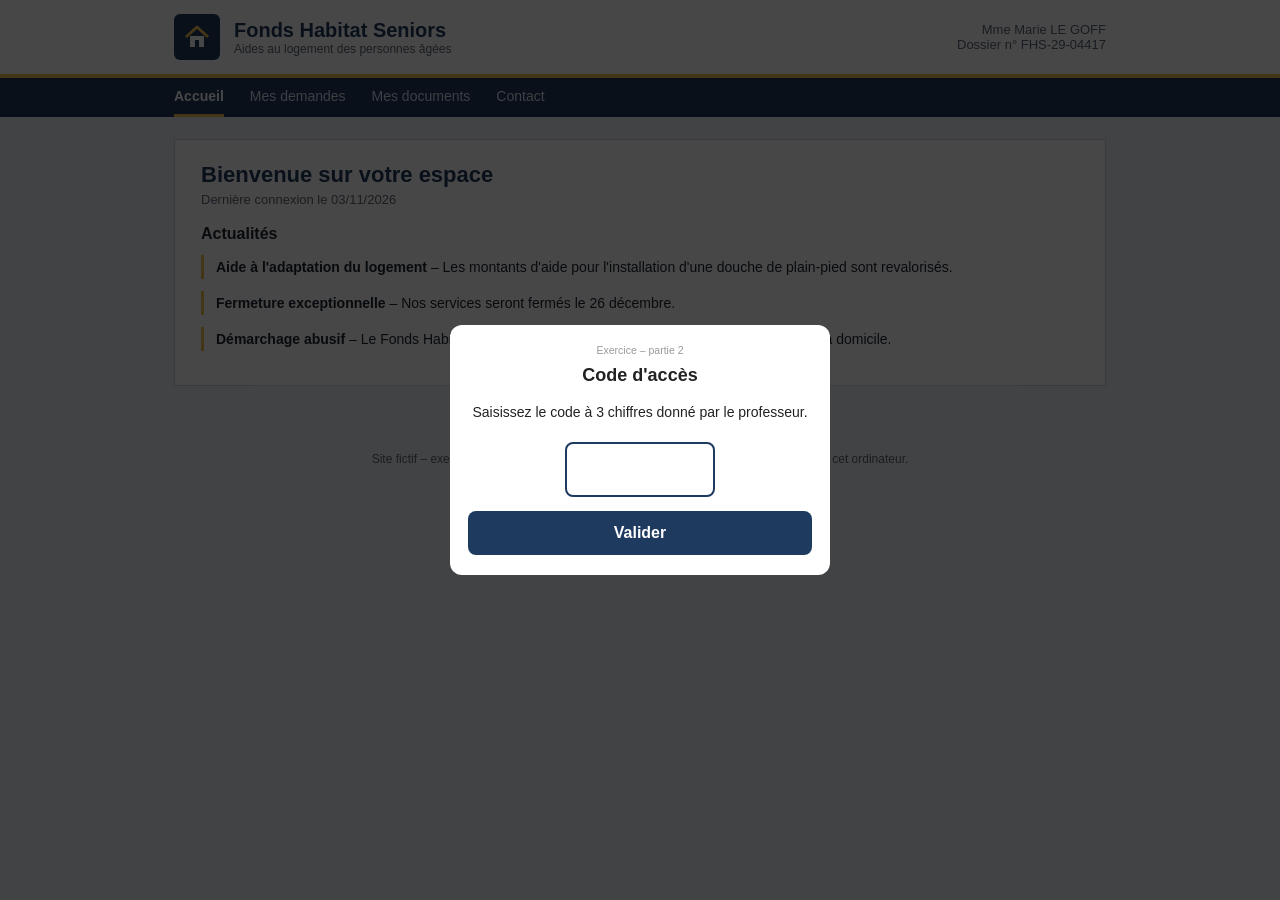
==== commit af4d01b7: "Ajoute la partie 3 (signer et renvoyer l'engagement) et des codes d'accès - signature.html : espace " ====
--- a/depot-justificatifs/ordinateur.html
+++ b/depot-justificatifs/ordinateur.html
@@ -99,6 +99,17 @@
   .pg-rep { display: block; margin: 6px 0 4px; padding: 7px 9px; background: #f4f4f4; border-radius: 6px; font-size: 13px; color: #333; font-weight: 400; }
   .bilan { font-size: 11.5px; color: #999; margin-top: 14px; }
   @media (max-width: 699px) { .pg-faux { height: 100%; max-height: 100%; border-radius: 0; } }
+  .pg-avert { position: fixed; left: 10px; right: 10px; bottom: 10px; z-index: 40; max-width: 560px; margin: 0 auto; background: #fff8e1;
+              border: 2px solid #e0a800; border-radius: 10px; padding: 12px 14px; font-size: 13.5px; line-height: 1.45; color: #3a2a00;
+              box-shadow: 0 6px 18px rgba(0,0,0,.18); }
+  .pg-avert .pg-sans { font-size: 16px; color: #8a7a55; margin: -4px -4px 0 6px; }
+  .pg-avert .pg-petit { display: block; margin-top: 4px; }
+  .pg-verrou { background: rgba(0,0,0,.72); align-items: center; }
+  .pg-code { text-align: center; max-width: 380px; border-radius: 12px; margin: 16px; }
+  .pg-code input { width: 150px; font-size: 34px; letter-spacing: 12px; text-align: center; padding: 6px 0 6px 12px;
+                   border: 2px solid #999; border-radius: 8px; margin: 6px 0 2px; font-family: inherit; }
+  .pg-code input:focus { outline: none; border-color: var(--accent); }
+  .pg-codeko { color: #b3261e; font-size: 13.5px; margin-top: 8px; }
 
 </style>
 </head>
@@ -303,7 +314,12 @@
     const txt = latin1(b);
     let n = compterDans(txt);
     if (n > 0) return n;
-    // PDF à flux d'objets compressés : on décompresse les /ObjStm
+    n = compterDans(await objStm(b, txt));
+    return n > 0 ? n : null;
+  }
+
+  // Contenu décompressé des flux d'objets (/ObjStm) : certains logiciels y rangent tout
+  async function objStm(b, txt) {
     const re = /\/Type\s*\/ObjStm/g;
     let m, total = '';
     while ((m = re.exec(txt))) {
@@ -317,8 +333,16 @@
       const dec = await inflate(b.subarray(start, e));
       if (dec) total += dec + '\n';
     }
-    n = compterDans(total);
-    return n > 0 ? n : null;
+    return total;
+  }
+
+  // Annotations ajoutées par un lecteur PDF (Edge, Chrome, Firefox) :
+  // /Ink = tracé à main levée (la signature), /FreeText = zone de texte ajoutée.
+  async function annotations(b) {
+    const raw = latin1(b);
+    const txt = raw + '\n' + await objStm(b, raw);
+    const nb = re => (txt.match(re) || []).length;
+    return { ink: nb(/\/Subtype\s*\/Ink(?![A-Za-z])/g), texte: nb(/\/Subtype\s*\/FreeText(?![A-Za-z])/g) };
   }
 
   async function analyser(file) {
@@ -346,7 +370,7 @@
     return `${p(d.getDate())}/${p(d.getMonth() + 1)}/${d.getFullYear()} à ${p(d.getHours())}h${p(d.getMinutes())}`;
   }
 
-  return { analyser, mo, maintenant };
+  return { analyser, annotations, mo, maintenant };
 })();
 
 /* Pièges « de terrain » communs aux deux simulateurs : cookies, fausse publicité, aides « ? », navigation.
@@ -378,8 +402,20 @@
       let r = b.dataset.r;
       if (r === 'perso') { const n = m.querySelectorAll('input:checked').length; r = n ? `${n} sur 3 acceptés` : 'refusés'; }
       bilan.cookies = r; m.remove();
+      if (r === 'tout accepté') avertirCookies(site);
     };
     document.body.appendChild(m);
+  }
+
+  // Petit avertissement pédagogique après « Tout accepter »
+  function avertirCookies(site) {
+    const a = el(`<div class="pg-avert" role="status"><button class="pg-sans" aria-label="Fermer">✕</button>
+      <strong>⚠ Vous avez tout accepté.</strong> ${site} et ses 148 partenaires peuvent maintenant suivre ce que
+      vous faites sur internet, pour vous afficher de la publicité ciblée. Sur l'appareil de quelqu'un d'autre,
+      vous l'avez fait en son nom. Le bon réflexe : « Continuer sans accepter », ou « Personnaliser » et tout décocher.
+      <span class="pg-petit">(Exercice : rien n'est enregistré.)</span></div>`);
+    a.querySelector('button').onclick = () => a.remove();
+    document.body.appendChild(a);
   }
 
   function pub(cible, site) {
@@ -436,11 +472,38 @@
     montrer();
   }
 
+  // Code à 3 chiffres donné par le professeur pour ouvrir une partie : toute la classe démarre ensemble.
+  // Le code est retenu pour l'onglet (sessionStorage) : un rechargement ne le redemande pas.
+  function code(attendu, partie, ensuite) {
+    const cle = 'code-' + attendu;
+    try { if (sessionStorage.getItem(cle) === '1') { ensuite(); return; } } catch (e) {}
+    const m = el(`<div class="pg-fond pg-verrou"><form class="pg-boite pg-code">
+      <div class="pg-petit">Exercice – ${partie}</div>
+      <h2>Code d'accès</h2>
+      <p>Saisissez le code à 3 chiffres donné par le professeur.</p>
+      <input id="pgCode" inputmode="numeric" pattern="[0-9]*" maxlength="3" autocomplete="off" aria-label="Code à 3 chiffres">
+      <div class="pg-codeko" hidden>Code incorrect. Attendez que le professeur affiche le code.</div>
+      <button class="pg-tout" type="submit">Valider</button>
+    </form></div>`);
+    const champ = m.querySelector('input'), ko = m.querySelector('.pg-codeko');
+    m.querySelector('form').onsubmit = e => {
+      e.preventDefault();
+      if (champ.value.trim() !== attendu) { ko.hidden = false; champ.select(); return; }
+      try { sessionStorage.setItem(cle, '1'); } catch (e2) {}
+      m.remove();
+      ensuite();
+    };
+    champ.oninput = () => { ko.hidden = true; };
+    document.body.appendChild(m);
+    champ.focus();
+  }
+
   const recommencer = () => location.replace(location.pathname + location.search);
   const resume = () => `Cookies : ${bilan.cookies} · Publicité : ${bilan.pub}`;
-  return { cookies, pub, rubriques, recommencer, resume };
+  return { cookies, pub, rubriques, recommencer, resume, code };
 })();
 
+const CODE = '519';   // code de la partie 2, affiché sur la page professeur
 const MAX = 2 * 1024 * 1024;
 const ATTENDU = 'LEGOFF_avis-imposition.pdf';
 if (/Android|iPhone|iPad|iPod|Mobile/i.test(navigator.userAgent) && !/[?&]mobile=ok/.test(location.search)) {
@@ -542,7 +605,7 @@
 });
 if (!document.body.classList.contains('sur-mobile')) {
   Pieges.pub(document.getElementById('emplPub'), 'le Fonds Habitat Seniors');
-  Pieges.cookies('Le Fonds Habitat Seniors');
+  Pieges.code(CODE, 'partie 2', () => Pieges.cookies('Le Fonds Habitat Seniors'));
 }
 </script>
 </body>
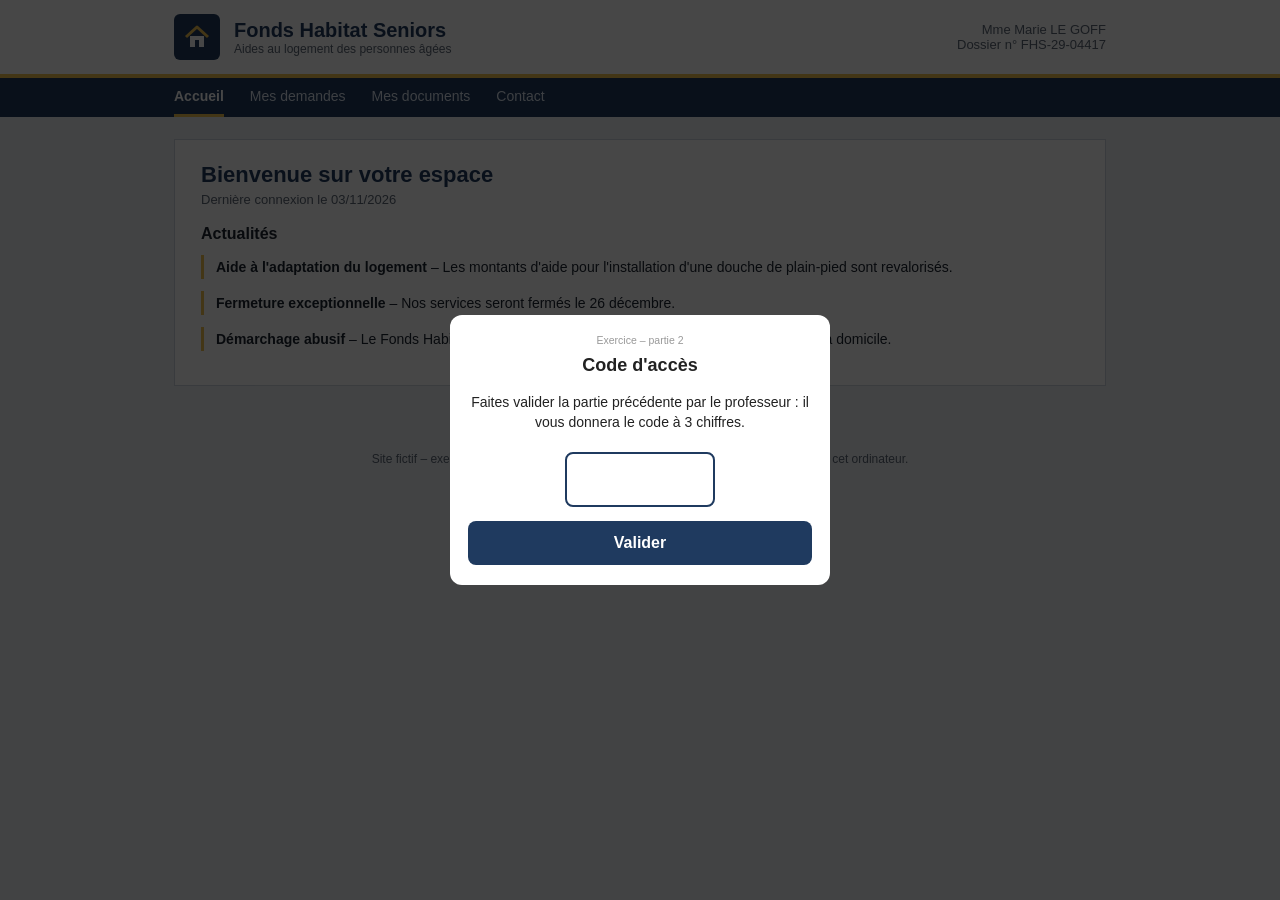
==== commit 6a494642: "Codes d'accès : partie 1 libre, parties 2 et 3 connues du seul professeur - La partie 1 s'ouvre sans" ====
--- a/depot-justificatifs/ordinateur.html
+++ b/depot-justificatifs/ordinateur.html
@@ -472,23 +472,25 @@
     montrer();
   }
 
-  // Code à 3 chiffres donné par le professeur pour ouvrir une partie : toute la classe démarre ensemble.
+  // Code à 3 chiffres que seul le professeur connaît : il le donne au binôme quand il a validé
+  // la partie précédente. La page ne contient qu'une empreinte du code (pas le code en clair).
   // Le code est retenu pour l'onglet (sessionStorage) : un rechargement ne le redemande pas.
+  const empreinte = s => { let x = 0x811c9dc5; for (const c of 'kerlann-' + s) x = Math.imul(x ^ c.charCodeAt(0), 0x01000193) >>> 0; return x.toString(16); };
   function code(attendu, partie, ensuite) {
     const cle = 'code-' + attendu;
     try { if (sessionStorage.getItem(cle) === '1') { ensuite(); return; } } catch (e) {}
     const m = el(`<div class="pg-fond pg-verrou"><form class="pg-boite pg-code">
       <div class="pg-petit">Exercice – ${partie}</div>
       <h2>Code d'accès</h2>
-      <p>Saisissez le code à 3 chiffres donné par le professeur.</p>
+      <p>Faites valider la partie précédente par le professeur : il vous donnera le code à 3 chiffres.</p>
       <input id="pgCode" inputmode="numeric" pattern="[0-9]*" maxlength="3" autocomplete="off" aria-label="Code à 3 chiffres">
-      <div class="pg-codeko" hidden>Code incorrect. Attendez que le professeur affiche le code.</div>
+      <div class="pg-codeko" hidden>Code incorrect.</div>
       <button class="pg-tout" type="submit">Valider</button>
     </form></div>`);
     const champ = m.querySelector('input'), ko = m.querySelector('.pg-codeko');
     m.querySelector('form').onsubmit = e => {
       e.preventDefault();
-      if (champ.value.trim() !== attendu) { ko.hidden = false; champ.select(); return; }
+      if (empreinte(champ.value.trim()) !== attendu) { ko.hidden = false; champ.select(); return; }
       try { sessionStorage.setItem(cle, '1'); } catch (e2) {}
       m.remove();
       ensuite();
@@ -503,7 +505,7 @@
   return { cookies, pub, rubriques, recommencer, resume, code };
 })();
 
-const CODE = '519';   // code de la partie 2, affiché sur la page professeur
+const CODE = '569936f3';   // empreinte du code de la partie 2 (code en clair : voir le README)
 const MAX = 2 * 1024 * 1024;
 const ATTENDU = 'LEGOFF_avis-imposition.pdf';
 if (/Android|iPhone|iPad|iPod|Mobile/i.test(navigator.userAgent) && !/[?&]mobile=ok/.test(location.search)) {
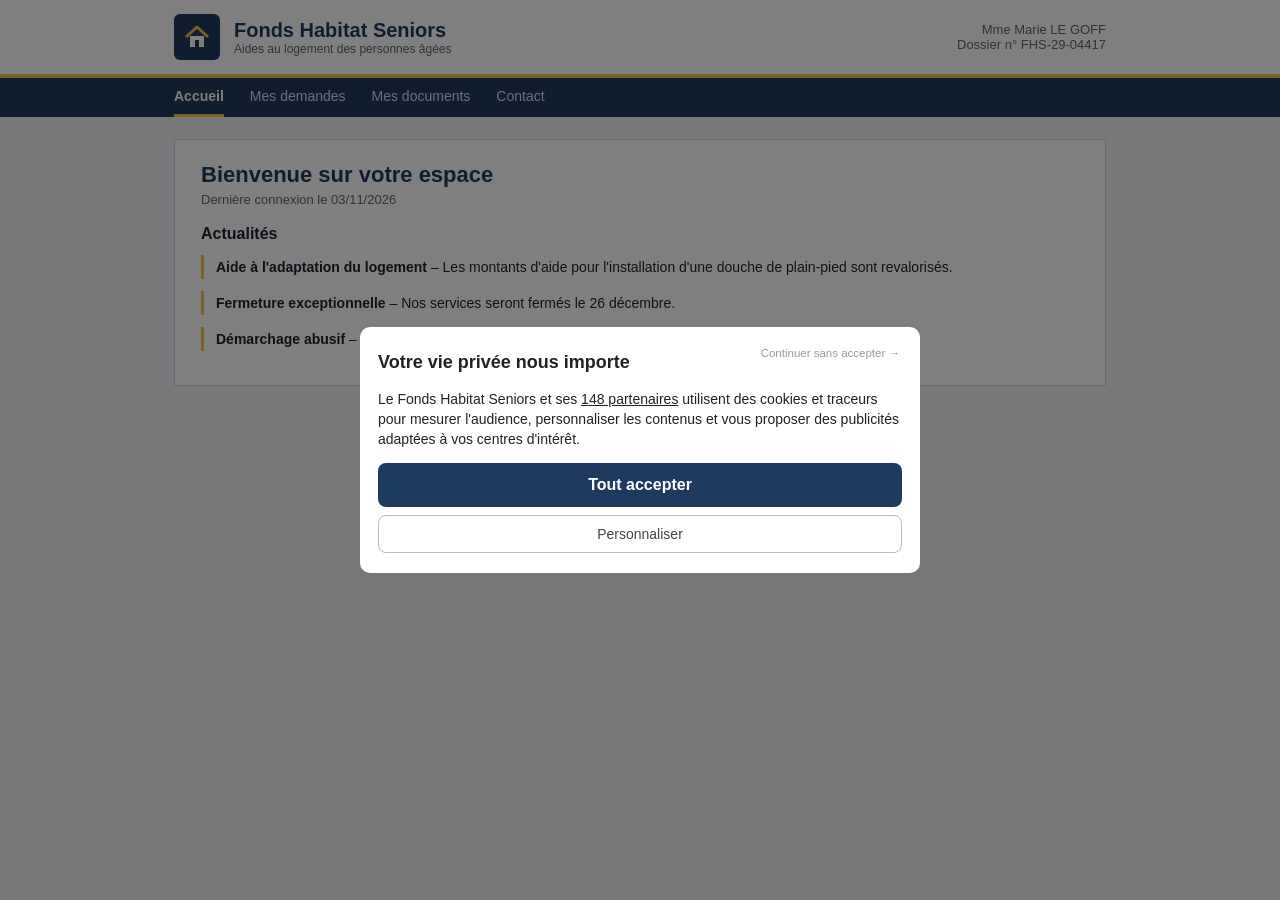
==== commit 875102de: "Parties 2 et 3 en accès libre : suppression des codes d'accès - ordinateur.html et signature.html s'" ====
--- a/depot-justificatifs/ordinateur.html
+++ b/depot-justificatifs/ordinateur.html
@@ -104,12 +104,6 @@
               box-shadow: 0 6px 18px rgba(0,0,0,.18); }
   .pg-avert .pg-sans { font-size: 16px; color: #8a7a55; margin: -4px -4px 0 6px; }
   .pg-avert .pg-petit { display: block; margin-top: 4px; }
-  .pg-verrou { background: rgba(0,0,0,.72); align-items: center; }
-  .pg-code { text-align: center; max-width: 380px; border-radius: 12px; margin: 16px; }
-  .pg-code input { width: 150px; font-size: 34px; letter-spacing: 12px; text-align: center; padding: 6px 0 6px 12px;
-                   border: 2px solid #999; border-radius: 8px; margin: 6px 0 2px; font-family: inherit; }
-  .pg-code input:focus { outline: none; border-color: var(--accent); }
-  .pg-codeko { color: #b3261e; font-size: 13.5px; margin-top: 8px; }
 
 </style>
 </head>
@@ -472,40 +466,11 @@
     montrer();
   }
 
-  // Code à 3 chiffres que seul le professeur connaît : il le donne au binôme quand il a validé
-  // la partie précédente. La page ne contient qu'une empreinte du code (pas le code en clair).
-  // Le code est retenu pour l'onglet (sessionStorage) : un rechargement ne le redemande pas.
-  const empreinte = s => { let x = 0x811c9dc5; for (const c of 'kerlann-' + s) x = Math.imul(x ^ c.charCodeAt(0), 0x01000193) >>> 0; return x.toString(16); };
-  function code(attendu, partie, ensuite) {
-    const cle = 'code-' + attendu;
-    try { if (sessionStorage.getItem(cle) === '1') { ensuite(); return; } } catch (e) {}
-    const m = el(`<div class="pg-fond pg-verrou"><form class="pg-boite pg-code">
-      <div class="pg-petit">Exercice – ${partie}</div>
-      <h2>Code d'accès</h2>
-      <p>Faites valider la partie précédente par le professeur : il vous donnera le code à 3 chiffres.</p>
-      <input id="pgCode" inputmode="numeric" pattern="[0-9]*" maxlength="3" autocomplete="off" aria-label="Code à 3 chiffres">
-      <div class="pg-codeko" hidden>Code incorrect.</div>
-      <button class="pg-tout" type="submit">Valider</button>
-    </form></div>`);
-    const champ = m.querySelector('input'), ko = m.querySelector('.pg-codeko');
-    m.querySelector('form').onsubmit = e => {
-      e.preventDefault();
-      if (empreinte(champ.value.trim()) !== attendu) { ko.hidden = false; champ.select(); return; }
-      try { sessionStorage.setItem(cle, '1'); } catch (e2) {}
-      m.remove();
-      ensuite();
-    };
-    champ.oninput = () => { ko.hidden = true; };
-    document.body.appendChild(m);
-    champ.focus();
-  }
-
   const recommencer = () => location.replace(location.pathname + location.search);
   const resume = () => `Cookies : ${bilan.cookies} · Publicité : ${bilan.pub}`;
-  return { cookies, pub, rubriques, recommencer, resume, code };
+  return { cookies, pub, rubriques, recommencer, resume };
 })();
 
-const CODE = '569936f3';   // empreinte du code de la partie 2 (code en clair : voir le README)
 const MAX = 2 * 1024 * 1024;
 const ATTENDU = 'LEGOFF_avis-imposition.pdf';
 if (/Android|iPhone|iPad|iPod|Mobile/i.test(navigator.userAgent) && !/[?&]mobile=ok/.test(location.search)) {
@@ -607,7 +572,7 @@
 });
 if (!document.body.classList.contains('sur-mobile')) {
   Pieges.pub(document.getElementById('emplPub'), 'le Fonds Habitat Seniors');
-  Pieges.code(CODE, 'partie 2', () => Pieges.cookies('Le Fonds Habitat Seniors'));
+  Pieges.cookies('Le Fonds Habitat Seniors');
 }
 </script>
 </body>
